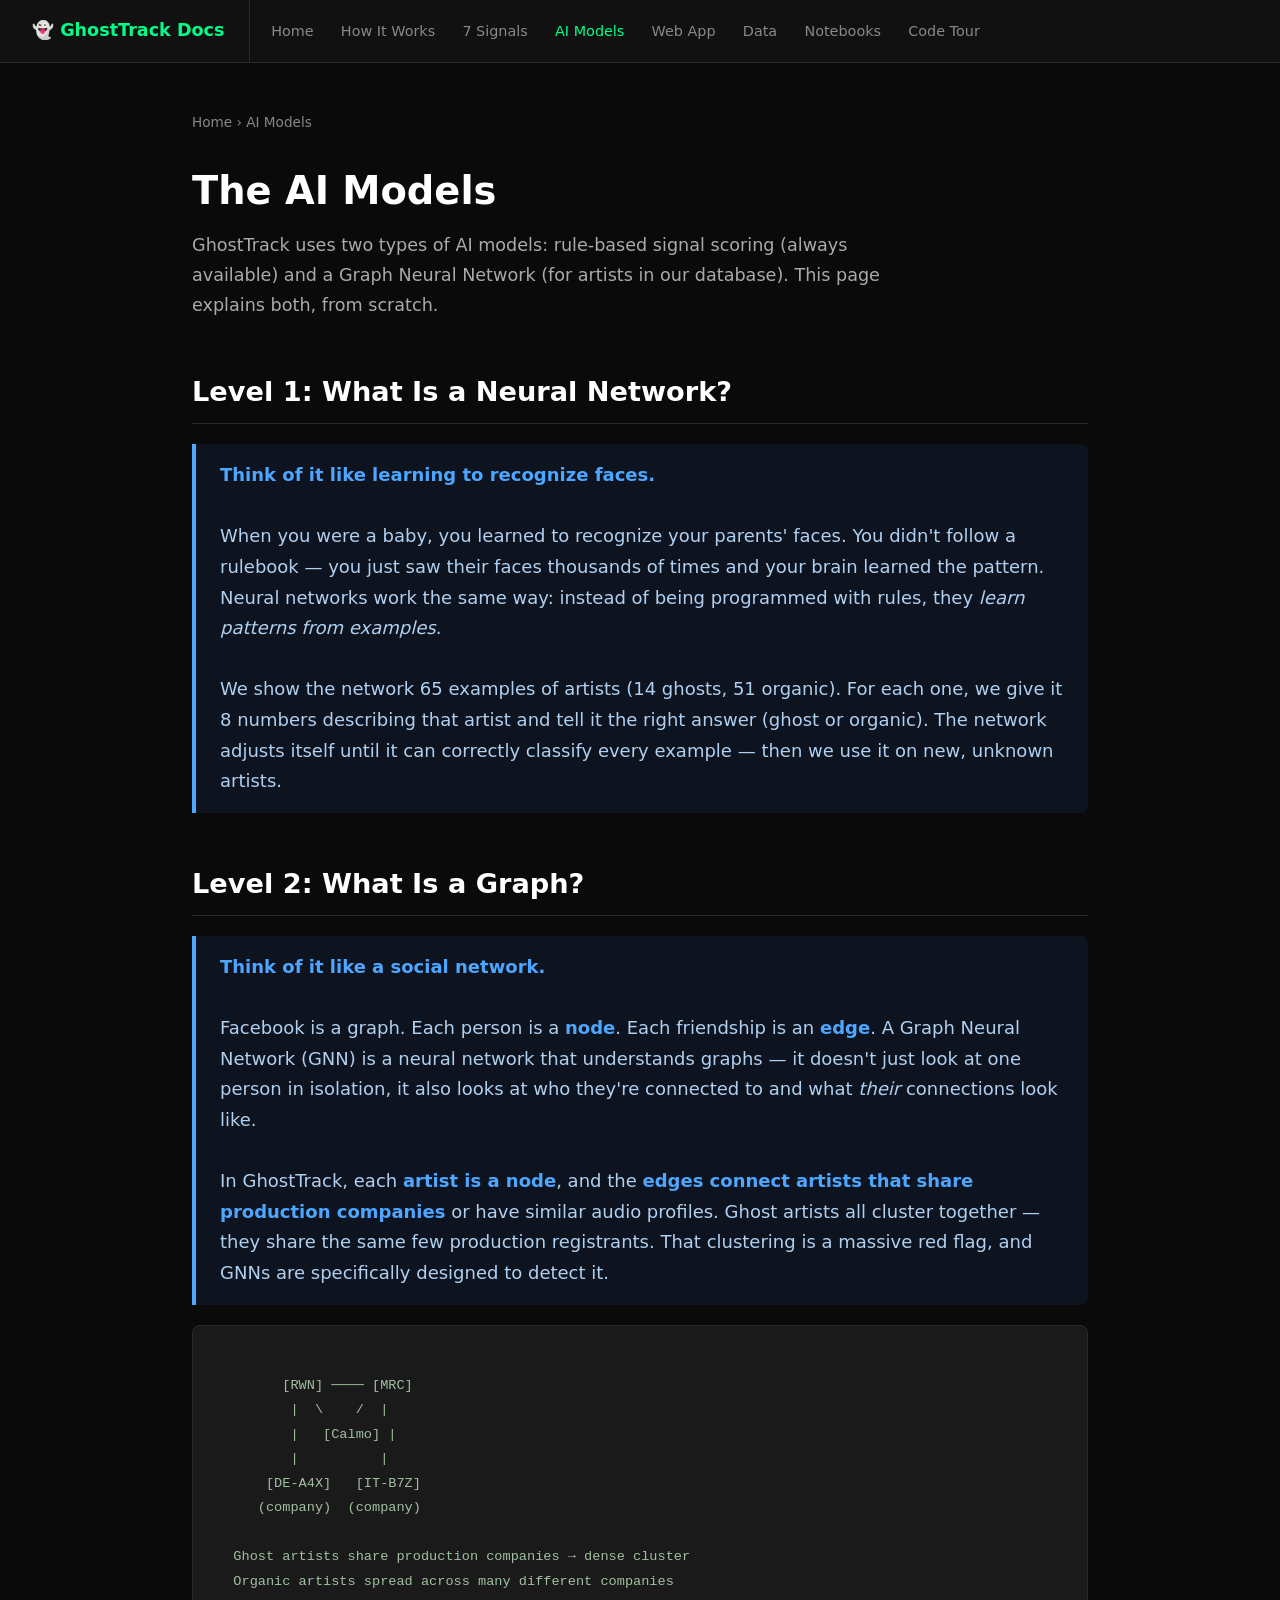
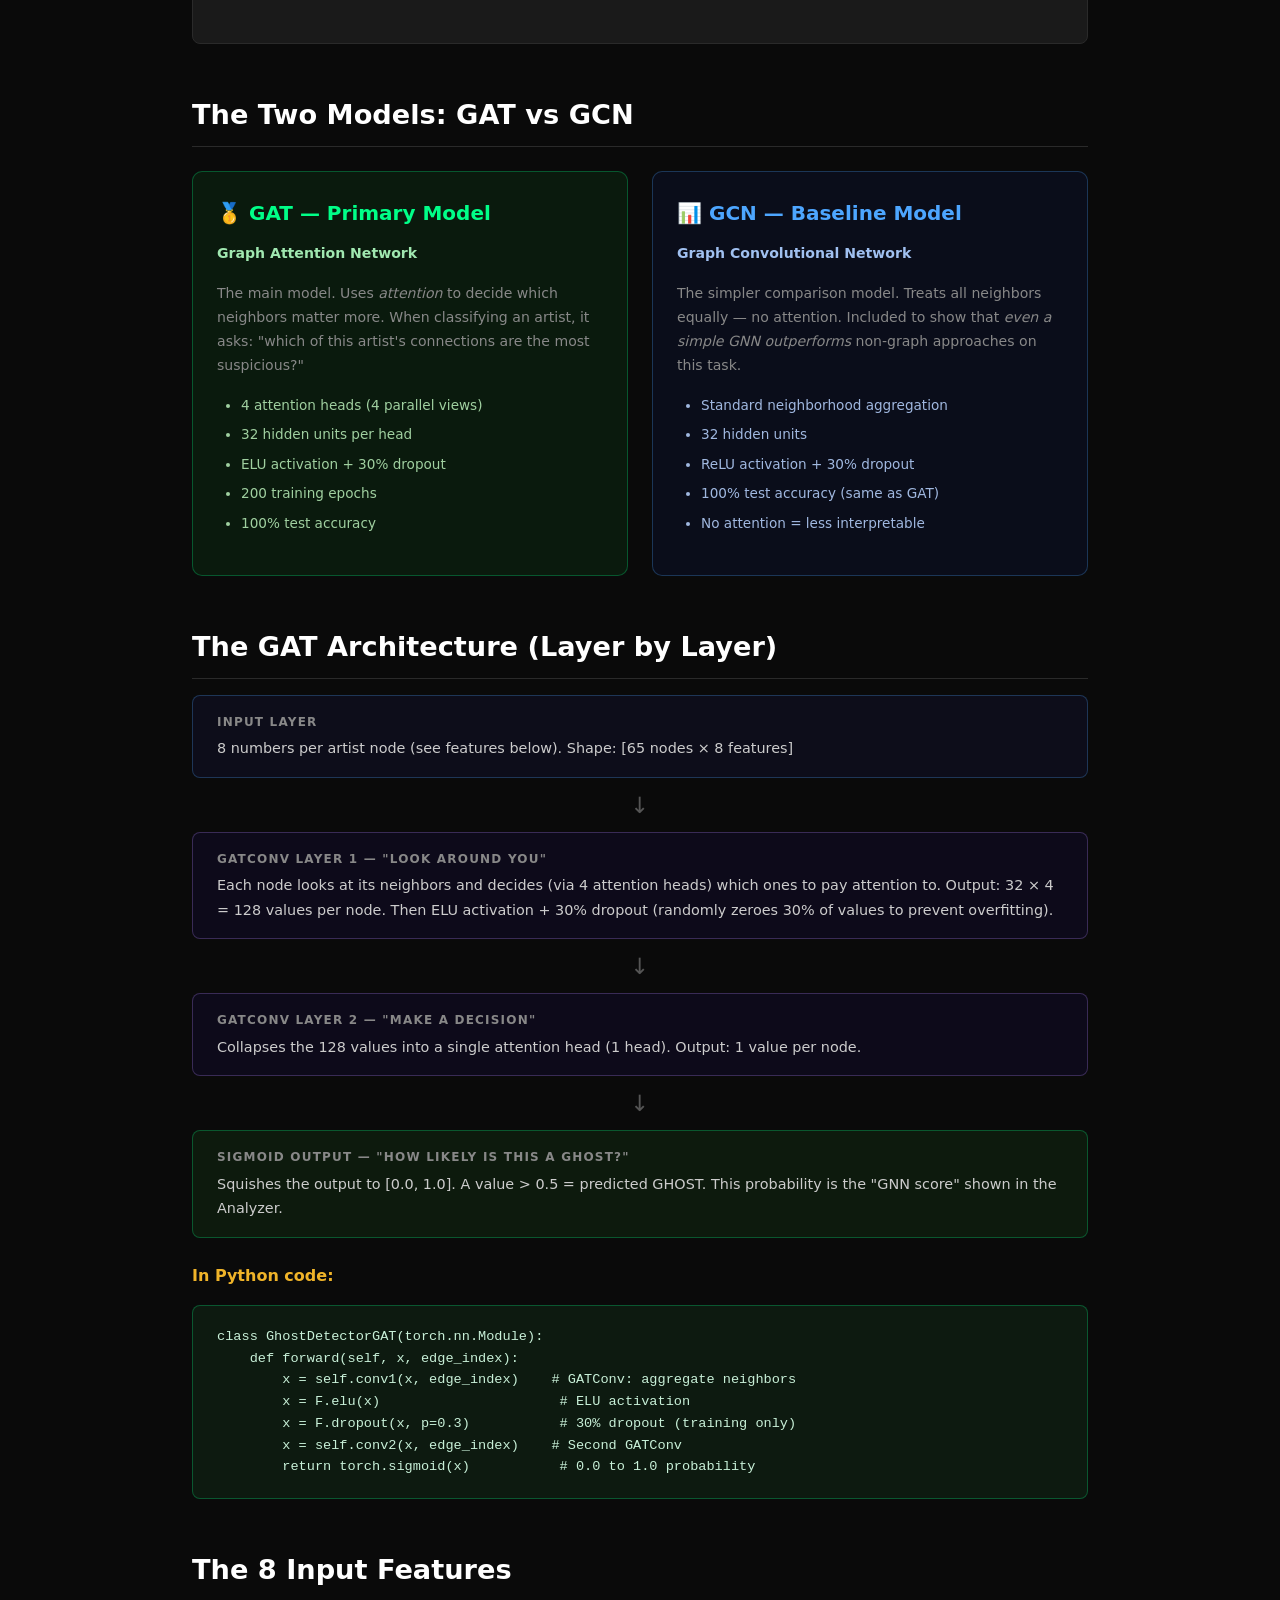
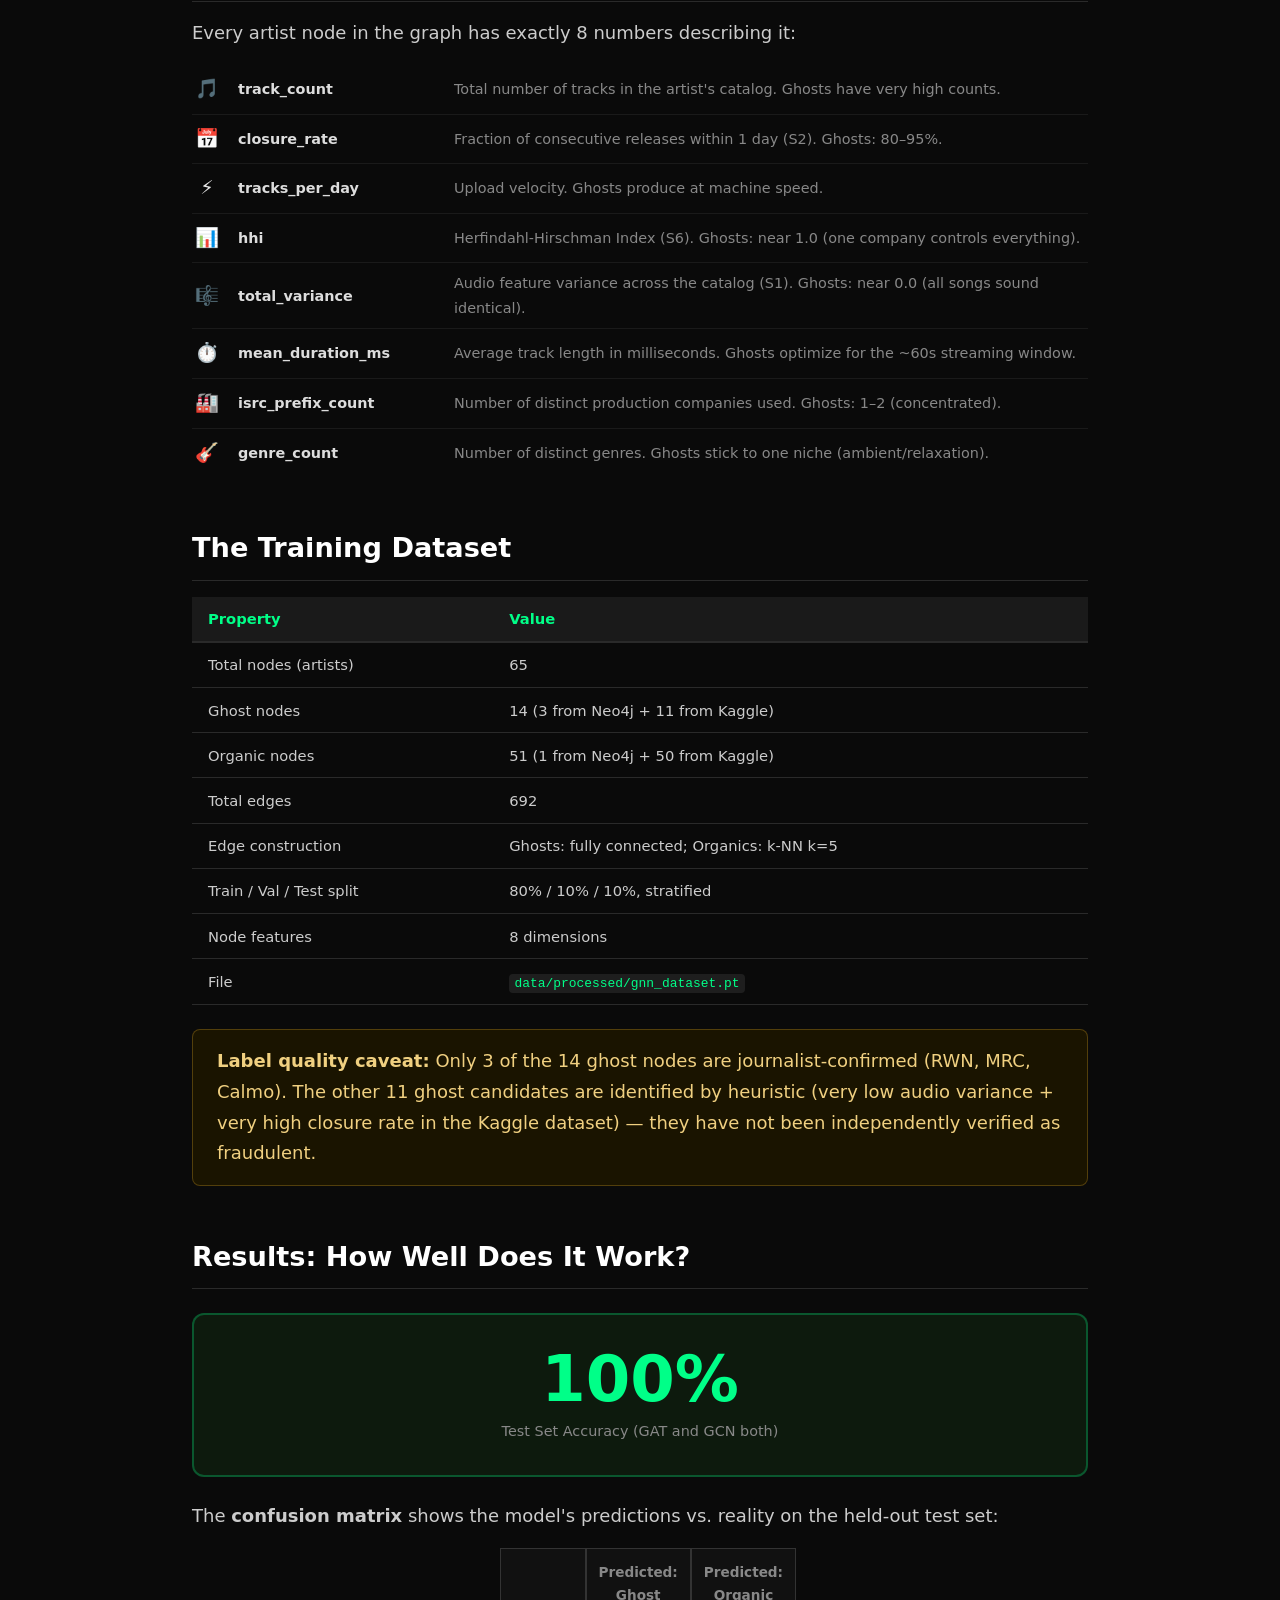
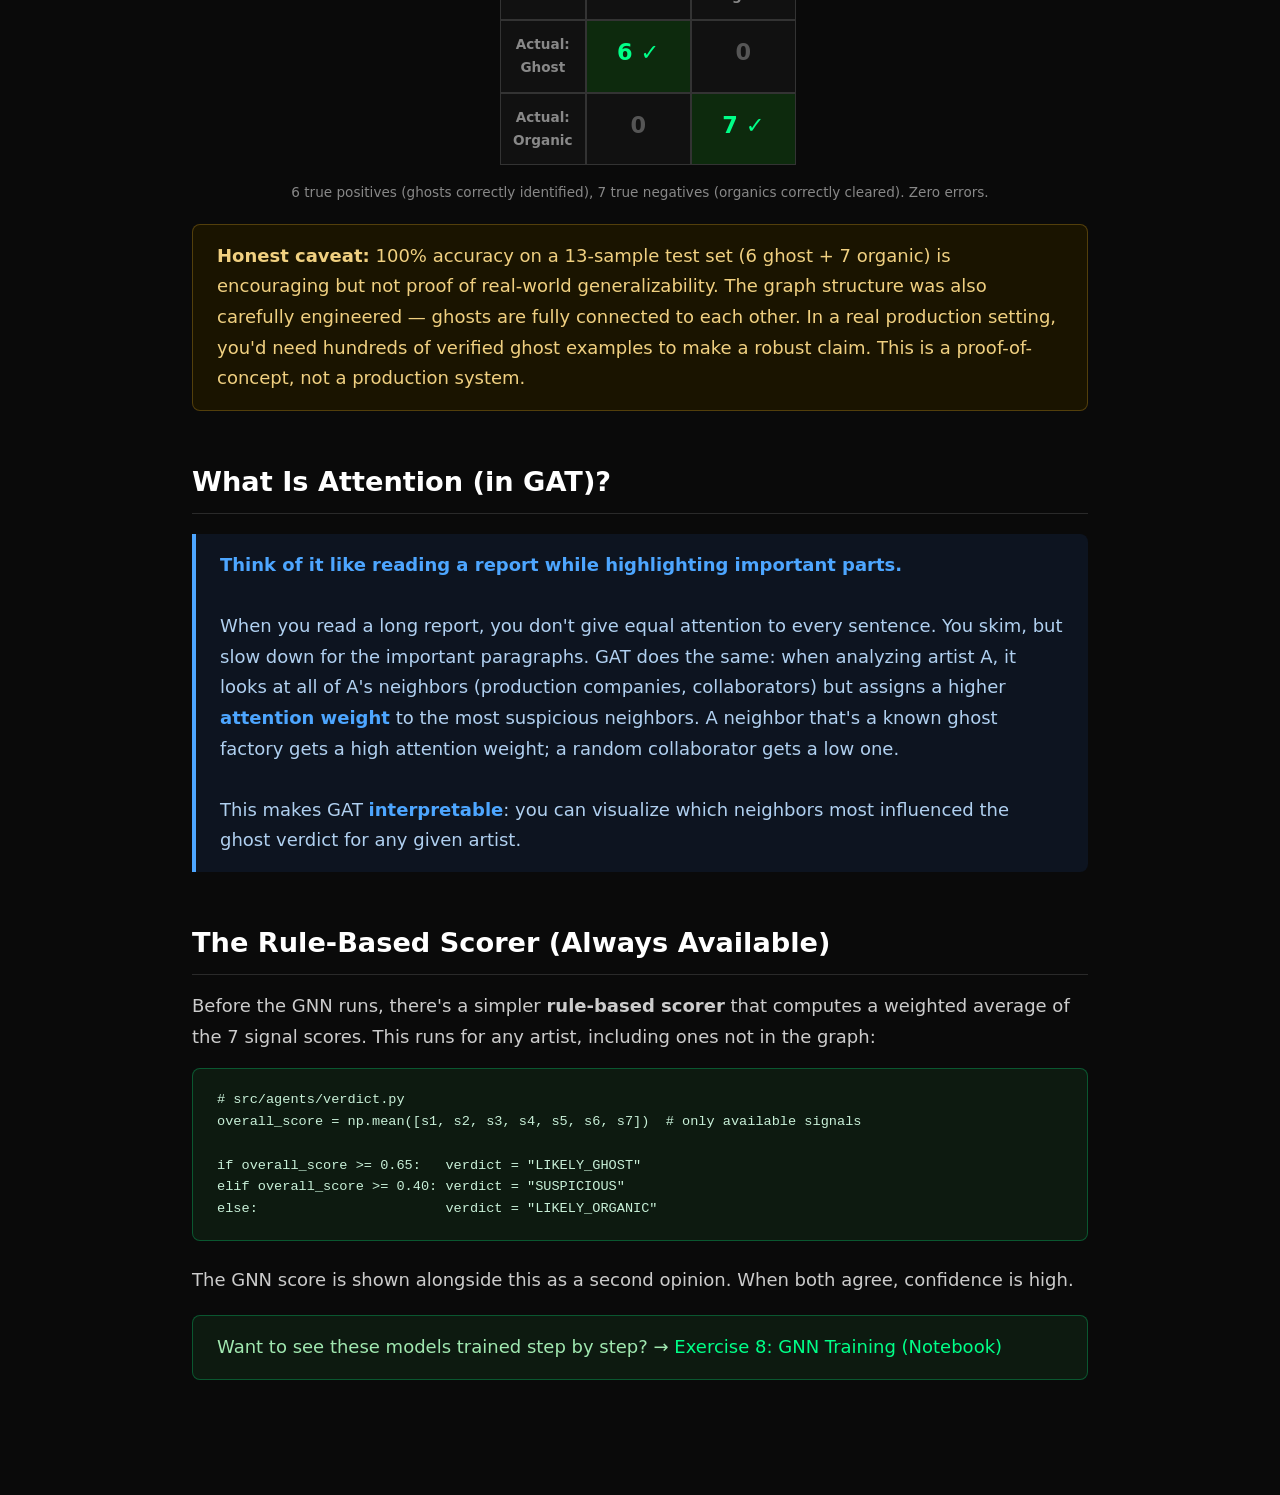
==== docs/models.html @ c742b224 "Add beginner-friendly multi-page HTML documentation guide" ====
<!DOCTYPE html>
<html lang="en">
<head>
<meta charset="UTF-8">
<meta name="viewport" content="width=device-width, initial-scale=1.0">
<title>GhostTrack Docs — AI Models</title>
<link rel="stylesheet" href="_shared.css">
<style>
.layer-box {
  border: 1px solid #333; border-radius: 8px; padding: 1rem 1.5rem;
  margin: 0.5rem 0; position:relative;
}
.layer-box .layer-label { font-size:0.75rem; color:#888; font-weight:700; text-transform:uppercase; letter-spacing:0.1em; margin-bottom:0.25rem; }
.layer-box .layer-desc { font-size:0.9rem; color:#ccc; }
.layer-box.input { border-color:#4da6ff44; background:#0d0d1a; }
.layer-box.hidden { border-color:#b088f944; background:#0d0a1a; }
.layer-box.output { border-color:#00ff8844; background:#0d1a0d; }
.layer-arrow { text-align:center; color:#555; font-size:1.4rem; margin:0.1rem 0; }
.model-compare { display:grid; grid-template-columns:1fr 1fr; gap:1.5rem; margin:1.5rem 0; }
.model-card { border:1px solid #333; border-radius:10px; padding:1.5rem; }
.model-card.gat { border-color:#00ff8844; background:#0a1a0d; }
.model-card.gcn { border-color:#4da6ff44; background:#0a0d1a; }
.model-card h3 { margin-top:0; }
.model-card.gat h3 { color:#00ff88; }
.model-card.gcn h3 { color:#4da6ff; }
.feature-row { display:flex; gap:1rem; align-items:center; padding:0.5rem 0; border-bottom:1px solid #1a1a1a; font-size:0.9rem; }
.feature-icon { font-size:1.2rem; width:30px; text-align:center; }
.feature-name { font-weight:600; color:#ddd; width:200px; }
.feature-desc { color:#888; flex:1; }
.accuracy-card { background:#0d1a0d; border:2px solid #00ff8844; border-radius:12px; padding:2rem; text-align:center; margin:1.5rem 0; }
.accuracy-card .big-num { font-size:4rem; font-weight:900; color:#00ff88; line-height:1; }
.accuracy-card .label { color:#888; font-size:0.9rem; margin-top:0.5rem; }
.confusion-matrix { display:grid; grid-template-columns:auto auto auto; gap:0; max-width:280px; margin:1rem auto; text-align:center; font-size:0.85rem; }
.cm-cell { padding:0.75rem; border:1px solid #333; }
.cm-header { background:#111; color:#888; font-weight:700; }
.cm-tp { background:#0d2a0d; color:#00ff88; font-size:1.4rem; font-weight:800; }
.cm-tn { background:#0d2a0d; color:#00ff88; font-size:1.4rem; font-weight:800; }
.cm-fp { background:#2a0d0d; color:#e74c3c; font-size:1.4rem; font-weight:800; }
.cm-fn { background:#2a0d0d; color:#e74c3c; font-size:1.4rem; font-weight:800; }
@media(max-width:600px){ .model-compare { grid-template-columns:1fr; } }
</style>
</head>
<body>
<nav>
  <div class="nav-logo">👻 GhostTrack Docs</div>
  <a href="index.html">Home</a>
  <a href="how-it-works.html">How It Works</a>
  <a href="signals.html">7 Signals</a>
  <a href="models.html" class="active">AI Models</a>
  <a href="frontend.html">Web App</a>
  <a href="data.html">Data</a>
  <a href="notebooks.html">Notebooks</a>
  <a href="code-tour.html">Code Tour</a>
</nav>

<div class="page-wrap">
  <div class="breadcrumb"><a href="index.html">Home</a> › AI Models</div>
  <h1>The AI Models</h1>
  <p class="section-intro">GhostTrack uses two types of AI models: rule-based signal scoring (always available) and a Graph Neural Network (for artists in our database). This page explains both, from scratch.</p>

  <h2>Level 1: What Is a Neural Network?</h2>

  <div class="analogy">
    <strong>Think of it like learning to recognize faces.</strong><br><br>
    When you were a baby, you learned to recognize your parents' faces. You didn't follow a rulebook — you just saw their faces thousands of times and your brain learned the pattern. Neural networks work the same way: instead of being programmed with rules, they <em>learn patterns from examples</em>.<br><br>
    We show the network 65 examples of artists (14 ghosts, 51 organic). For each one, we give it 8 numbers describing that artist and tell it the right answer (ghost or organic). The network adjusts itself until it can correctly classify every example — then we use it on new, unknown artists.
  </div>

  <h2>Level 2: What Is a Graph?</h2>

  <div class="analogy">
    <strong>Think of it like a social network.</strong><br><br>
    Facebook is a graph. Each person is a <strong>node</strong>. Each friendship is an <strong>edge</strong>. A Graph Neural Network (GNN) is a neural network that understands graphs — it doesn't just look at one person in isolation, it also looks at who they're connected to and what <em>their</em> connections look like.<br><br>
    In GhostTrack, each <strong>artist is a node</strong>, and the <strong>edges connect artists that share production companies</strong> or have similar audio profiles. Ghost artists all cluster together — they share the same few production registrants. That clustering is a massive red flag, and GNNs are specifically designed to detect it.
  </div>

  <div class="diagram">
        [RWN] ──── [MRC]
         |  \    /  |
         |   [Calmo] |
         |          |
      [DE-A4X]   [IT-B7Z]
     (company)  (company)

  Ghost artists share production companies → dense cluster
  Organic artists spread across many different companies
  </div>

  <h2>The Two Models: GAT vs GCN</h2>

  <div class="model-compare">
    <div class="model-card gat">
      <h3>🥇 GAT — Primary Model</h3>
      <p style="font-size:0.88rem;color:#a0e8b0;"><strong>Graph Attention Network</strong></p>
      <p style="font-size:0.88rem;color:#888;margin-top:0.5rem;">The main model. Uses <em>attention</em> to decide which neighbors matter more. When classifying an artist, it asks: "which of this artist's connections are the most suspicious?"</p>
      <ul style="font-size:0.85rem;color:#a0d0a0;margin-top:0.75rem;">
        <li>4 attention heads (4 parallel views)</li>
        <li>32 hidden units per head</li>
        <li>ELU activation + 30% dropout</li>
        <li>200 training epochs</li>
        <li>100% test accuracy</li>
      </ul>
    </div>
    <div class="model-card gcn">
      <h3>📊 GCN — Baseline Model</h3>
      <p style="font-size:0.88rem;color:#a0c0f0;"><strong>Graph Convolutional Network</strong></p>
      <p style="font-size:0.88rem;color:#888;margin-top:0.5rem;">The simpler comparison model. Treats all neighbors equally — no attention. Included to show that <em>even a simple GNN outperforms</em> non-graph approaches on this task.</p>
      <ul style="font-size:0.85rem;color:#a0b8e0;margin-top:0.75rem;">
        <li>Standard neighborhood aggregation</li>
        <li>32 hidden units</li>
        <li>ReLU activation + 30% dropout</li>
        <li>100% test accuracy (same as GAT)</li>
        <li>No attention = less interpretable</li>
      </ul>
    </div>
  </div>

  <h2>The GAT Architecture (Layer by Layer)</h2>

  <div class="layer-box input">
    <div class="layer-label">Input Layer</div>
    <div class="layer-desc">8 numbers per artist node (see features below). Shape: [65 nodes × 8 features]</div>
  </div>
  <div class="layer-arrow">↓</div>

  <div class="layer-box hidden">
    <div class="layer-label">GATConv Layer 1 — "Look around you"</div>
    <div class="layer-desc">Each node looks at its neighbors and decides (via 4 attention heads) which ones to pay attention to. Output: 32 × 4 = 128 values per node. Then ELU activation + 30% dropout (randomly zeroes 30% of values to prevent overfitting).</div>
  </div>
  <div class="layer-arrow">↓</div>

  <div class="layer-box hidden">
    <div class="layer-label">GATConv Layer 2 — "Make a decision"</div>
    <div class="layer-desc">Collapses the 128 values into a single attention head (1 head). Output: 1 value per node.</div>
  </div>
  <div class="layer-arrow">↓</div>

  <div class="layer-box output">
    <div class="layer-label">Sigmoid Output — "How likely is this a ghost?"</div>
    <div class="layer-desc">Squishes the output to [0.0, 1.0]. A value &gt; 0.5 = predicted GHOST. This probability is the "GNN score" shown in the Analyzer.</div>
  </div>

  <h4>In Python code:</h4>
  <pre>class GhostDetectorGAT(torch.nn.Module):
    def forward(self, x, edge_index):
        x = self.conv1(x, edge_index)    # GATConv: aggregate neighbors
        x = F.elu(x)                      # ELU activation
        x = F.dropout(x, p=0.3)           # 30% dropout (training only)
        x = self.conv2(x, edge_index)    # Second GATConv
        return torch.sigmoid(x)           # 0.0 to 1.0 probability</pre>

  <h2>The 8 Input Features</h2>
  <p>Every artist node in the graph has exactly 8 numbers describing it:</p>

  <div class="feature-row">
    <div class="feature-icon">🎵</div>
    <div class="feature-name">track_count</div>
    <div class="feature-desc">Total number of tracks in the artist's catalog. Ghosts have very high counts.</div>
  </div>
  <div class="feature-row">
    <div class="feature-icon">📅</div>
    <div class="feature-name">closure_rate</div>
    <div class="feature-desc">Fraction of consecutive releases within 1 day (S2). Ghosts: 80–95%.</div>
  </div>
  <div class="feature-row">
    <div class="feature-icon">⚡</div>
    <div class="feature-name">tracks_per_day</div>
    <div class="feature-desc">Upload velocity. Ghosts produce at machine speed.</div>
  </div>
  <div class="feature-row">
    <div class="feature-icon">📊</div>
    <div class="feature-name">hhi</div>
    <div class="feature-desc">Herfindahl-Hirschman Index (S6). Ghosts: near 1.0 (one company controls everything).</div>
  </div>
  <div class="feature-row">
    <div class="feature-icon">🎼</div>
    <div class="feature-name">total_variance</div>
    <div class="feature-desc">Audio feature variance across the catalog (S1). Ghosts: near 0.0 (all songs sound identical).</div>
  </div>
  <div class="feature-row">
    <div class="feature-icon">⏱️</div>
    <div class="feature-name">mean_duration_ms</div>
    <div class="feature-desc">Average track length in milliseconds. Ghosts optimize for the ~60s streaming window.</div>
  </div>
  <div class="feature-row">
    <div class="feature-icon">🏭</div>
    <div class="feature-name">isrc_prefix_count</div>
    <div class="feature-desc">Number of distinct production companies used. Ghosts: 1–2 (concentrated).</div>
  </div>
  <div class="feature-row" style="border-bottom:none;">
    <div class="feature-icon">🎸</div>
    <div class="feature-name">genre_count</div>
    <div class="feature-desc">Number of distinct genres. Ghosts stick to one niche (ambient/relaxation).</div>
  </div>

  <h2>The Training Dataset</h2>

  <table>
    <thead><tr><th>Property</th><th>Value</th></tr></thead>
    <tbody>
      <tr><td>Total nodes (artists)</td><td>65</td></tr>
      <tr><td>Ghost nodes</td><td>14 (3 from Neo4j + 11 from Kaggle)</td></tr>
      <tr><td>Organic nodes</td><td>51 (1 from Neo4j + 50 from Kaggle)</td></tr>
      <tr><td>Total edges</td><td>692</td></tr>
      <tr><td>Edge construction</td><td>Ghosts: fully connected; Organics: k-NN k=5</td></tr>
      <tr><td>Train / Val / Test split</td><td>80% / 10% / 10%, stratified</td></tr>
      <tr><td>Node features</td><td>8 dimensions</td></tr>
      <tr><td>File</td><td><code>data/processed/gnn_dataset.pt</code></td></tr>
    </tbody>
  </table>

  <div class="callout yellow">
    <strong>Label quality caveat:</strong> Only 3 of the 14 ghost nodes are journalist-confirmed (RWN, MRC, Calmo). The other 11 ghost candidates are identified by heuristic (very low audio variance + very high closure rate in the Kaggle dataset) — they have not been independently verified as fraudulent.
  </div>

  <h2>Results: How Well Does It Work?</h2>

  <div class="accuracy-card">
    <div class="big-num">100%</div>
    <div class="label">Test Set Accuracy (GAT and GCN both)</div>
  </div>

  <p>The <strong>confusion matrix</strong> shows the model's predictions vs. reality on the held-out test set:</p>

  <div class="confusion-matrix">
    <div class="cm-cell cm-header"></div>
    <div class="cm-cell cm-header">Predicted: Ghost</div>
    <div class="cm-cell cm-header">Predicted: Organic</div>
    <div class="cm-cell cm-header">Actual: Ghost</div>
    <div class="cm-cell cm-tp">6 ✓</div>
    <div class="cm-cell cm-fn" style="background:#111;color:#555;">0</div>
    <div class="cm-cell cm-header">Actual: Organic</div>
    <div class="cm-cell cm-fp" style="background:#111;color:#555;">0</div>
    <div class="cm-cell cm-tn">7 ✓</div>
  </div>
  <p style="text-align:center;font-size:0.85rem;color:#888;">6 true positives (ghosts correctly identified), 7 true negatives (organics correctly cleared). Zero errors.</p>

  <div class="callout yellow">
    <strong>Honest caveat:</strong> 100% accuracy on a 13-sample test set (6 ghost + 7 organic) is encouraging but not proof of real-world generalizability. The graph structure was also carefully engineered — ghosts are fully connected to each other. In a real production setting, you'd need hundreds of verified ghost examples to make a robust claim. This is a proof-of-concept, not a production system.
  </div>

  <h2>What Is Attention (in GAT)?</h2>

  <div class="analogy">
    <strong>Think of it like reading a report while highlighting important parts.</strong><br><br>
    When you read a long report, you don't give equal attention to every sentence. You skim, but slow down for the important paragraphs. GAT does the same: when analyzing artist A, it looks at all of A's neighbors (production companies, collaborators) but assigns a higher <strong>attention weight</strong> to the most suspicious neighbors. A neighbor that's a known ghost factory gets a high attention weight; a random collaborator gets a low one.<br><br>
    This makes GAT <strong>interpretable</strong>: you can visualize which neighbors most influenced the ghost verdict for any given artist.
  </div>

  <h2>The Rule-Based Scorer (Always Available)</h2>

  <p>Before the GNN runs, there's a simpler <strong>rule-based scorer</strong> that computes a weighted average of the 7 signal scores. This runs for any artist, including ones not in the graph:</p>

  <pre># src/agents/verdict.py
overall_score = np.mean([s1, s2, s3, s4, s5, s6, s7])  # only available signals

if overall_score >= 0.65:   verdict = "LIKELY_GHOST"
elif overall_score >= 0.40: verdict = "SUSPICIOUS"
else:                       verdict = "LIKELY_ORGANIC"</pre>

  <p>The GNN score is shown alongside this as a second opinion. When both agree, confidence is high.</p>

  <div class="callout green">
    Want to see these models trained step by step? → <a href="notebooks.html#ex8">Exercise 8: GNN Training (Notebook)</a>
  </div>

</div>
</body>
</html>
---- docs/_shared.css ----
/* GhostTrack Docs — Shared Styles */
:root {
  --bg: #0a0a0a;
  --bg2: #111;
  --bg3: #1a1a1a;
  --border: #2a2a2a;
  --green: #00ff88;
  --green-dim: #00ff8844;
  --red: #e74c3c;
  --yellow: #f0b429;
  --blue: #4da6ff;
  --purple: #b088f9;
  --text: #e8e8e8;
  --muted: #888;
  --dim: #444;
}
* { box-sizing: border-box; margin: 0; padding: 0; }
body {
  background: var(--bg);
  color: var(--text);
  font-family: 'Segoe UI', system-ui, sans-serif;
  font-size: 18px;
  line-height: 1.7;
}
a { color: var(--green); text-decoration: none; }
a:hover { text-decoration: underline; }

/* ── NAV ── */
nav {
  background: var(--bg2);
  border-bottom: 1px solid var(--border);
  padding: 0 2rem;
  display: flex;
  align-items: center;
  gap: 0;
  flex-wrap: wrap;
  position: sticky;
  top: 0;
  z-index: 100;
}
.nav-logo {
  font-weight: 700;
  font-size: 1.1rem;
  color: var(--green);
  padding: 1rem 1.5rem 1rem 0;
  border-right: 1px solid var(--border);
  margin-right: 0.5rem;
  white-space: nowrap;
}
nav a {
  color: var(--muted);
  padding: 1rem 0.85rem;
  font-size: 0.9rem;
  font-weight: 500;
  transition: color 0.2s;
  white-space: nowrap;
}
nav a:hover, nav a.active { color: var(--green); text-decoration: none; }

/* ── LAYOUT ── */
.page-wrap { max-width: 960px; margin: 0 auto; padding: 3rem 2rem 6rem; }
h1 { font-size: 2.4rem; font-weight: 800; color: #fff; margin-bottom: 0.5rem; }
h2 { font-size: 1.7rem; font-weight: 700; color: #fff; margin: 3rem 0 1rem; border-bottom: 1px solid var(--border); padding-bottom: 0.5rem; }
h3 { font-size: 1.25rem; font-weight: 600; color: var(--green); margin: 2rem 0 0.75rem; }
h4 { font-size: 1rem; font-weight: 600; color: var(--yellow); margin: 1.5rem 0 0.5rem; }
p { margin-bottom: 1rem; color: #ccc; }
ul, ol { padding-left: 1.5rem; margin-bottom: 1rem; color: #ccc; }
li { margin-bottom: 0.4rem; }
code {
  background: #1e1e1e;
  color: var(--green);
  padding: 0.15em 0.4em;
  border-radius: 4px;
  font-family: 'Fira Code', 'Consolas', monospace;
  font-size: 0.88em;
}
pre {
  background: #0d1a10;
  border: 1px solid var(--green-dim);
  border-radius: 8px;
  padding: 1.25rem 1.5rem;
  overflow-x: auto;
  margin: 1rem 0 1.5rem;
  font-family: 'Fira Code', 'Consolas', monospace;
  font-size: 0.85rem;
  line-height: 1.6;
  color: #c8f0d8;
}

/* ── CARDS ── */
.card {
  background: var(--bg2);
  border: 1px solid var(--border);
  border-radius: 10px;
  padding: 1.5rem;
  margin-bottom: 1.25rem;
}
.card-grid {
  display: grid;
  grid-template-columns: repeat(auto-fill, minmax(260px, 1fr));
  gap: 1rem;
  margin: 1.5rem 0;
}
.card-grid .card {
  transition: border-color 0.2s, transform 0.2s;
  cursor: pointer;
}
.card-grid .card:hover { border-color: var(--green); transform: translateY(-2px); }
.card-grid .card h3 { margin-top: 0; }
.card-grid .card p { font-size: 0.9rem; margin: 0; }

/* ── ANALOGY BOX ── */
.analogy {
  background: #0d1420;
  border-left: 4px solid var(--blue);
  border-radius: 0 8px 8px 0;
  padding: 1rem 1.5rem;
  margin: 1.25rem 0;
  color: #b0d0f0;
}
.analogy strong { color: var(--blue); }

/* ── CALLOUT BOX ── */
.callout {
  border-radius: 8px;
  padding: 1rem 1.5rem;
  margin: 1.25rem 0;
}
.callout.green { background: #0d1a10; border: 1px solid var(--green-dim); color: #a0e8b0; }
.callout.yellow { background: #1a1400; border: 1px solid #f0b42944; color: #f0d080; }
.callout.red { background: #1a0a0a; border: 1px solid #e74c3c44; color: #f09090; }
.callout strong { color: inherit; }

/* ── TABLE ── */
table { width: 100%; border-collapse: collapse; margin: 1rem 0 1.5rem; font-size: 0.92rem; }
th { background: var(--bg3); color: var(--green); text-align: left; padding: 0.6rem 1rem; border-bottom: 2px solid var(--border); }
td { padding: 0.6rem 1rem; border-bottom: 1px solid var(--border); color: #ccc; }
tr:hover td { background: var(--bg2); }

/* ── SIGNAL METER ── */
.meter-row { display: flex; align-items: center; gap: 1rem; margin: 0.4rem 0; font-size: 0.88rem; }
.meter-label { width: 180px; color: var(--muted); flex-shrink: 0; }
.meter-bar { flex: 1; height: 10px; background: var(--bg3); border-radius: 5px; overflow: hidden; }
.meter-fill { height: 100%; border-radius: 5px; }
.meter-val { width: 50px; text-align: right; color: #ccc; }

/* ── DIAGRAM ── */
.diagram {
  background: var(--bg3);
  border: 1px solid var(--border);
  border-radius: 8px;
  padding: 1.5rem;
  font-family: monospace;
  font-size: 0.85rem;
  line-height: 1.8;
  color: #a0c0a0;
  overflow-x: auto;
  margin: 1.25rem 0;
  white-space: pre;
}

/* ── BADGE ── */
.badge {
  display: inline-block;
  padding: 0.2em 0.6em;
  border-radius: 4px;
  font-size: 0.75rem;
  font-weight: 700;
  text-transform: uppercase;
  letter-spacing: 0.05em;
}
.badge.ghost { background: #3a0a0a; color: var(--red); border: 1px solid #e74c3c44; }
.badge.organic { background: #0a2a1a; color: var(--green); border: 1px solid var(--green-dim); }
.badge.suspicious { background: #2a1a00; color: var(--yellow); border: 1px solid #f0b42944; }

/* ── SECTION INTRO ── */
.section-intro { font-size: 1.1rem; color: #aaa; margin-bottom: 2rem; max-width: 720px; }
.page-title-sub { color: var(--muted); font-size: 1rem; margin-bottom: 2.5rem; }

/* ── HERO ── */
.hero {
  text-align: center;
  padding: 4rem 1rem 3rem;
}
.hero h1 { font-size: 3rem; }
.hero p { font-size: 1.15rem; max-width: 600px; margin: 1rem auto; }

/* ── BREADCRUMB ── */
.breadcrumb { font-size: 0.85rem; color: var(--muted); margin-bottom: 1.5rem; }
.breadcrumb a { color: var(--muted); }
.breadcrumb a:hover { color: var(--green); }

/* ── RESPONSIVE ── */
@media (max-width: 600px) {
  body { font-size: 16px; }
  h1 { font-size: 1.8rem; }
  h2 { font-size: 1.4rem; }
  .page-wrap { padding: 1.5rem 1rem 4rem; }
  nav a { padding: 0.75rem 0.6rem; font-size: 0.8rem; }
  .nav-logo { display: none; }
}
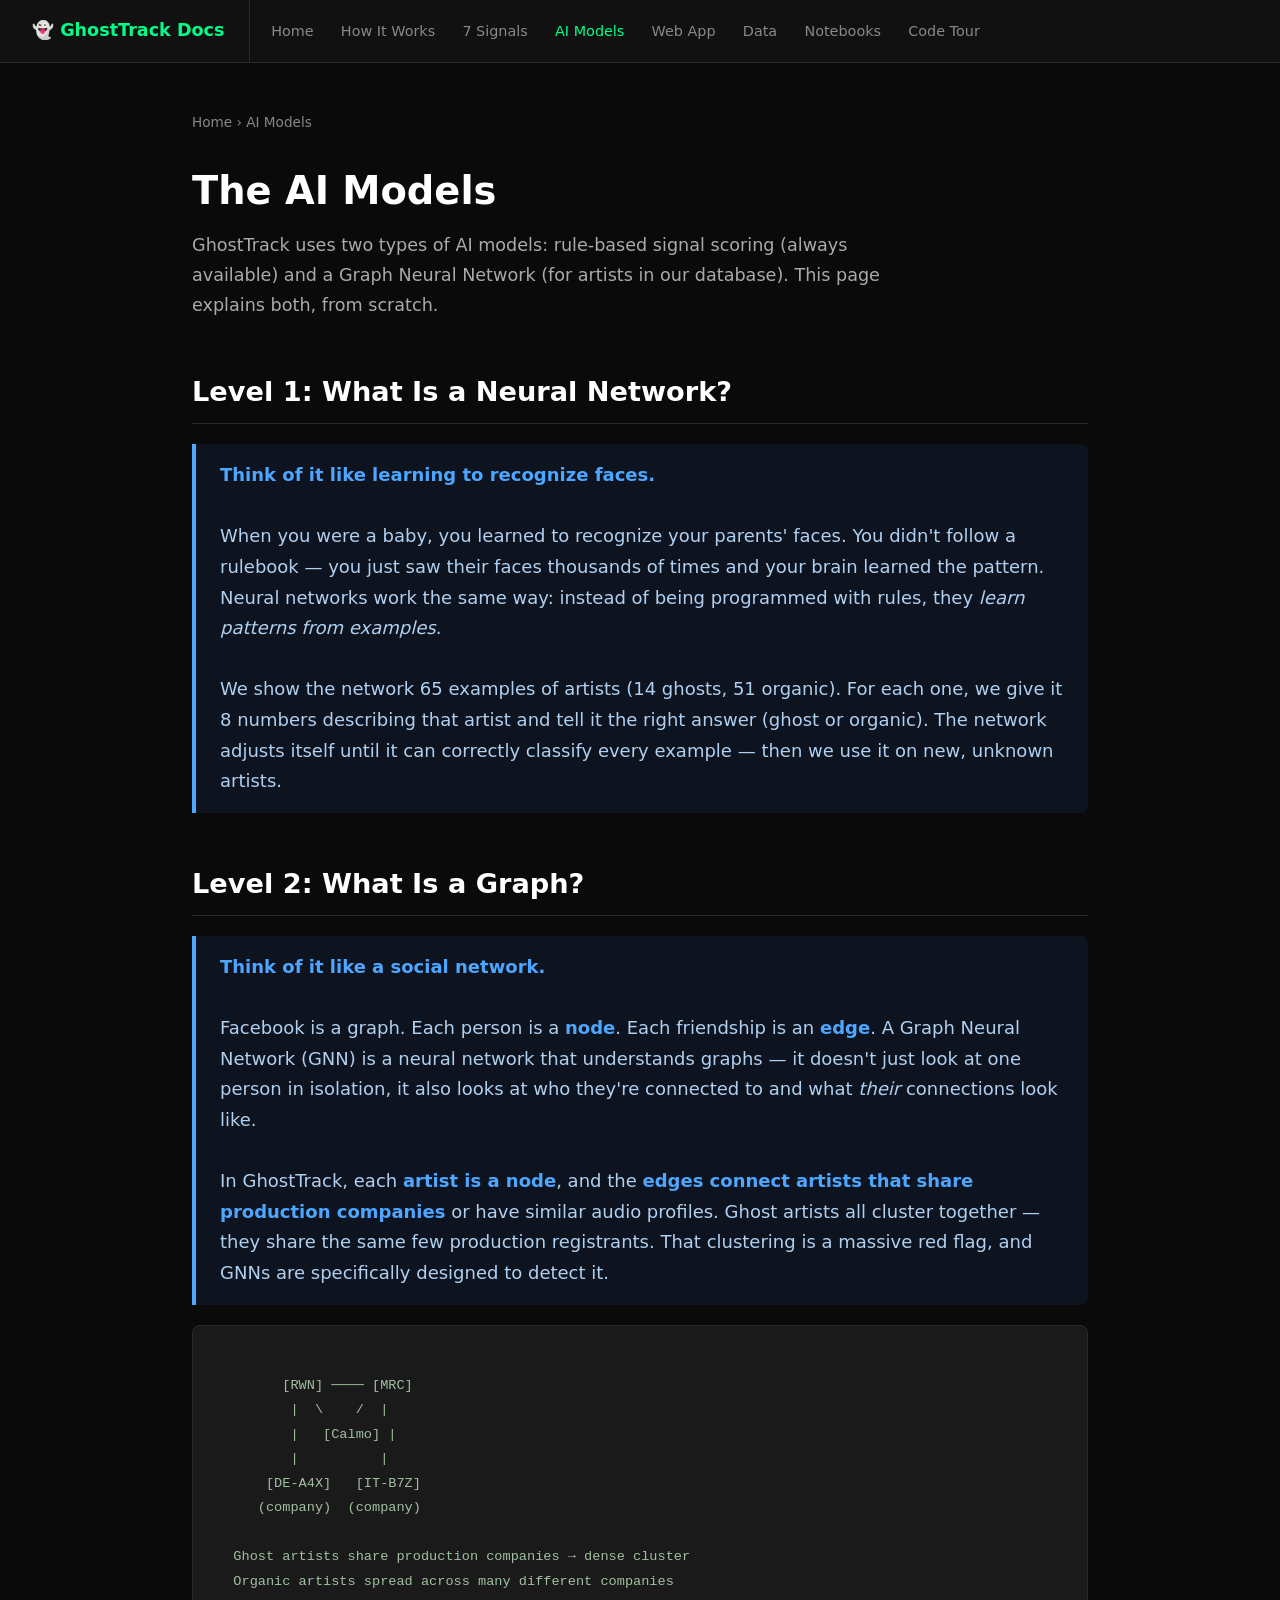
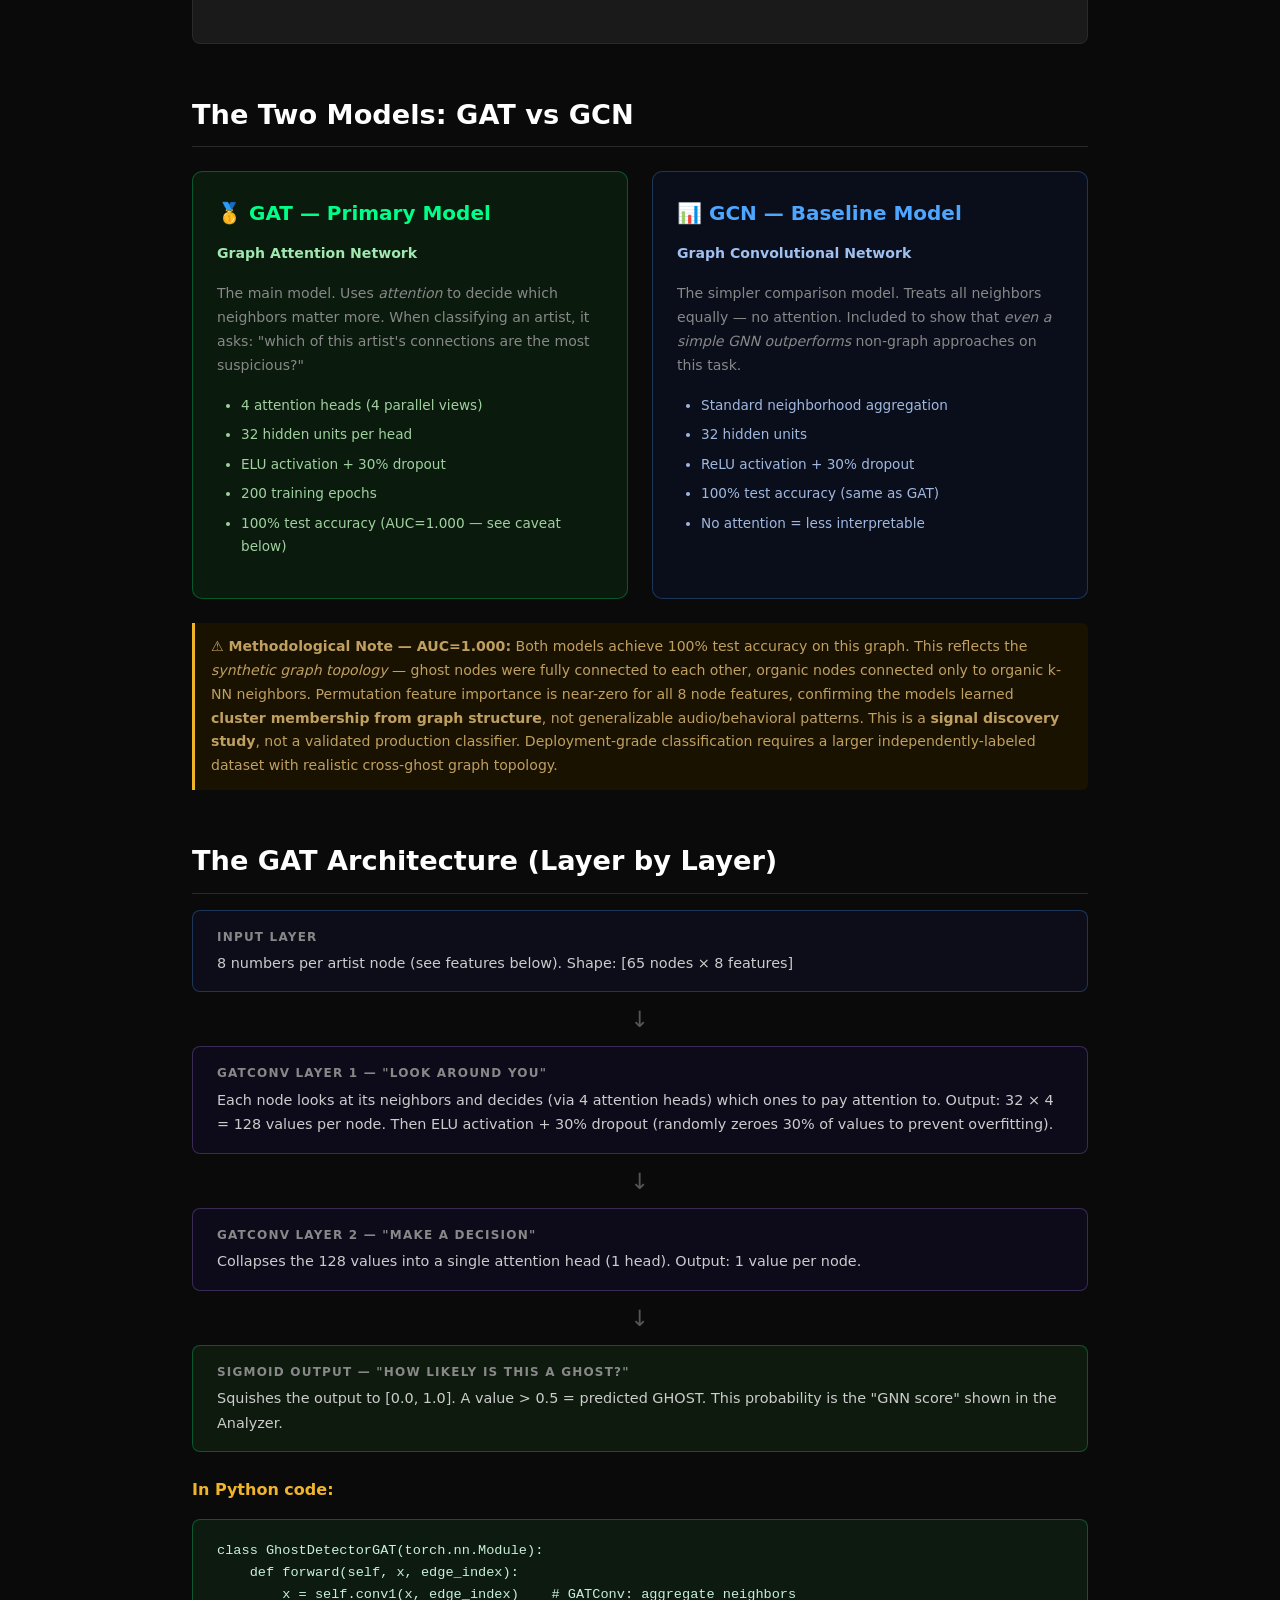
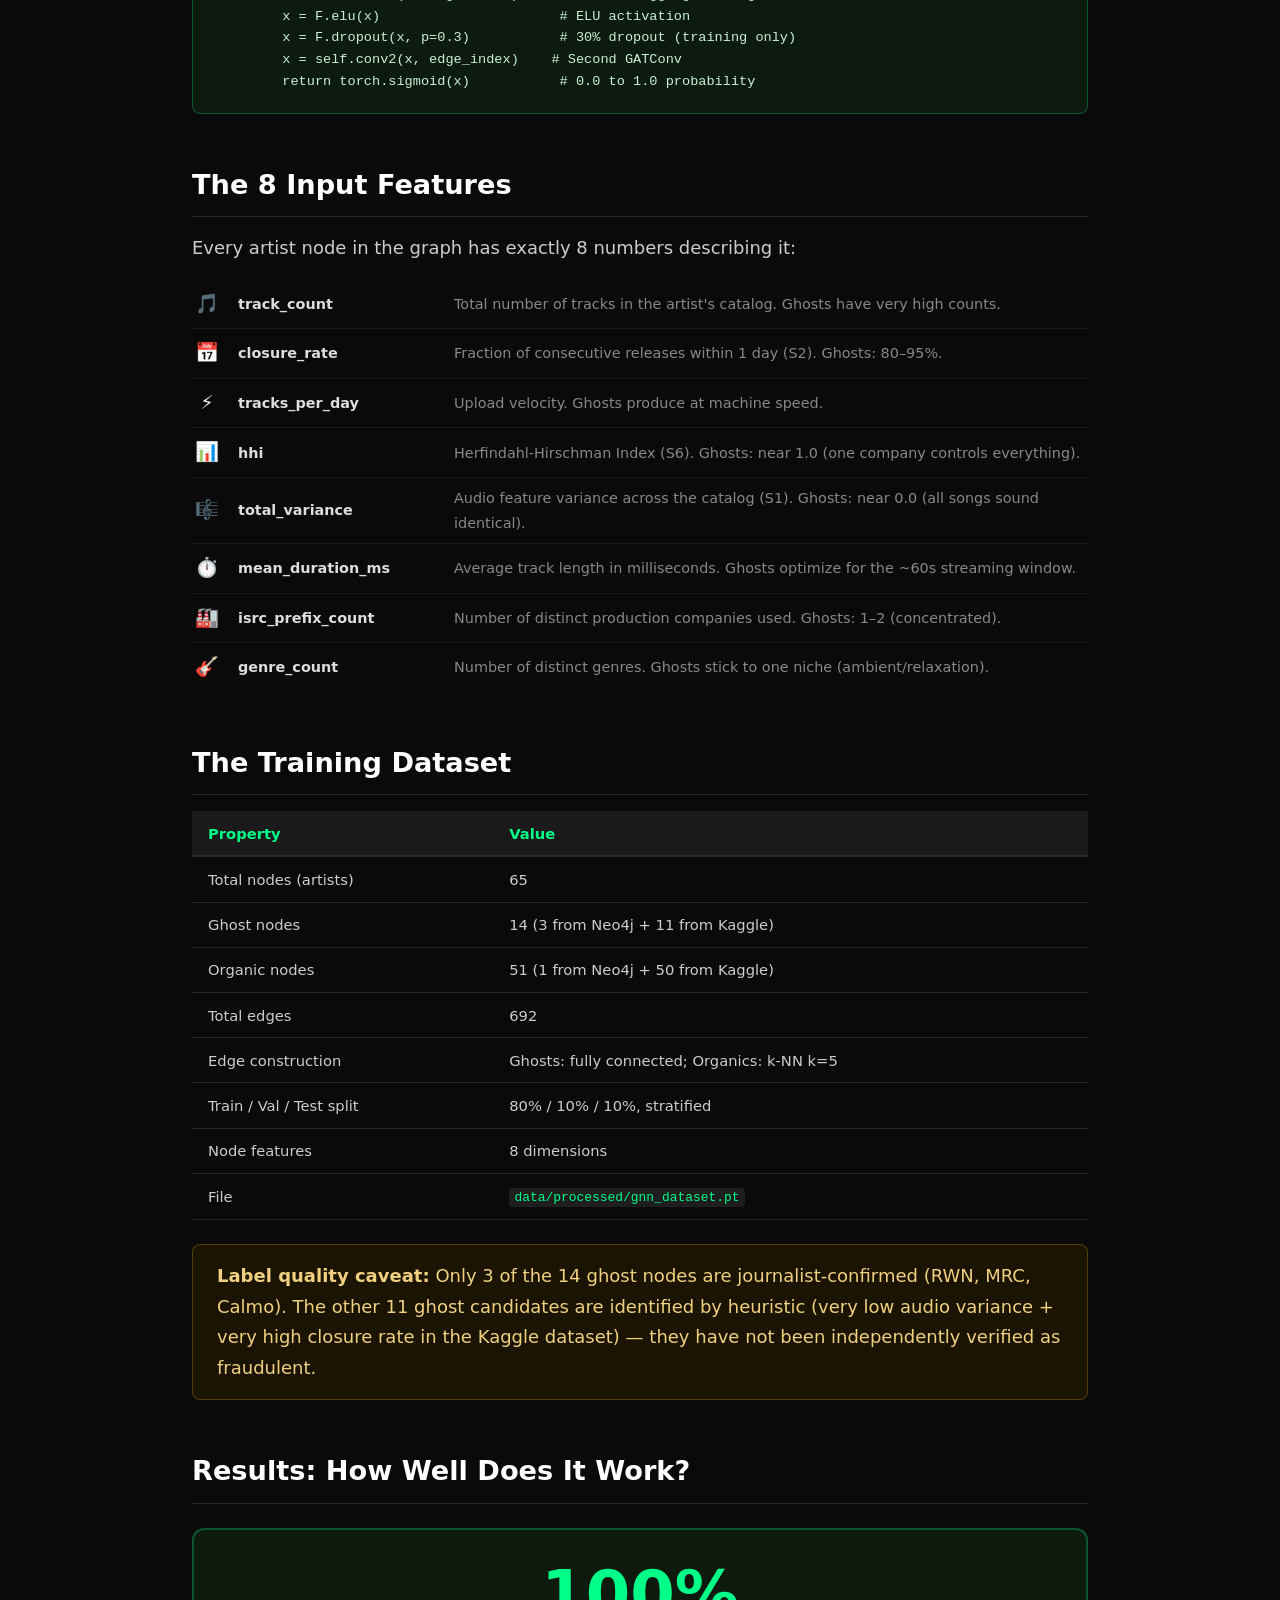
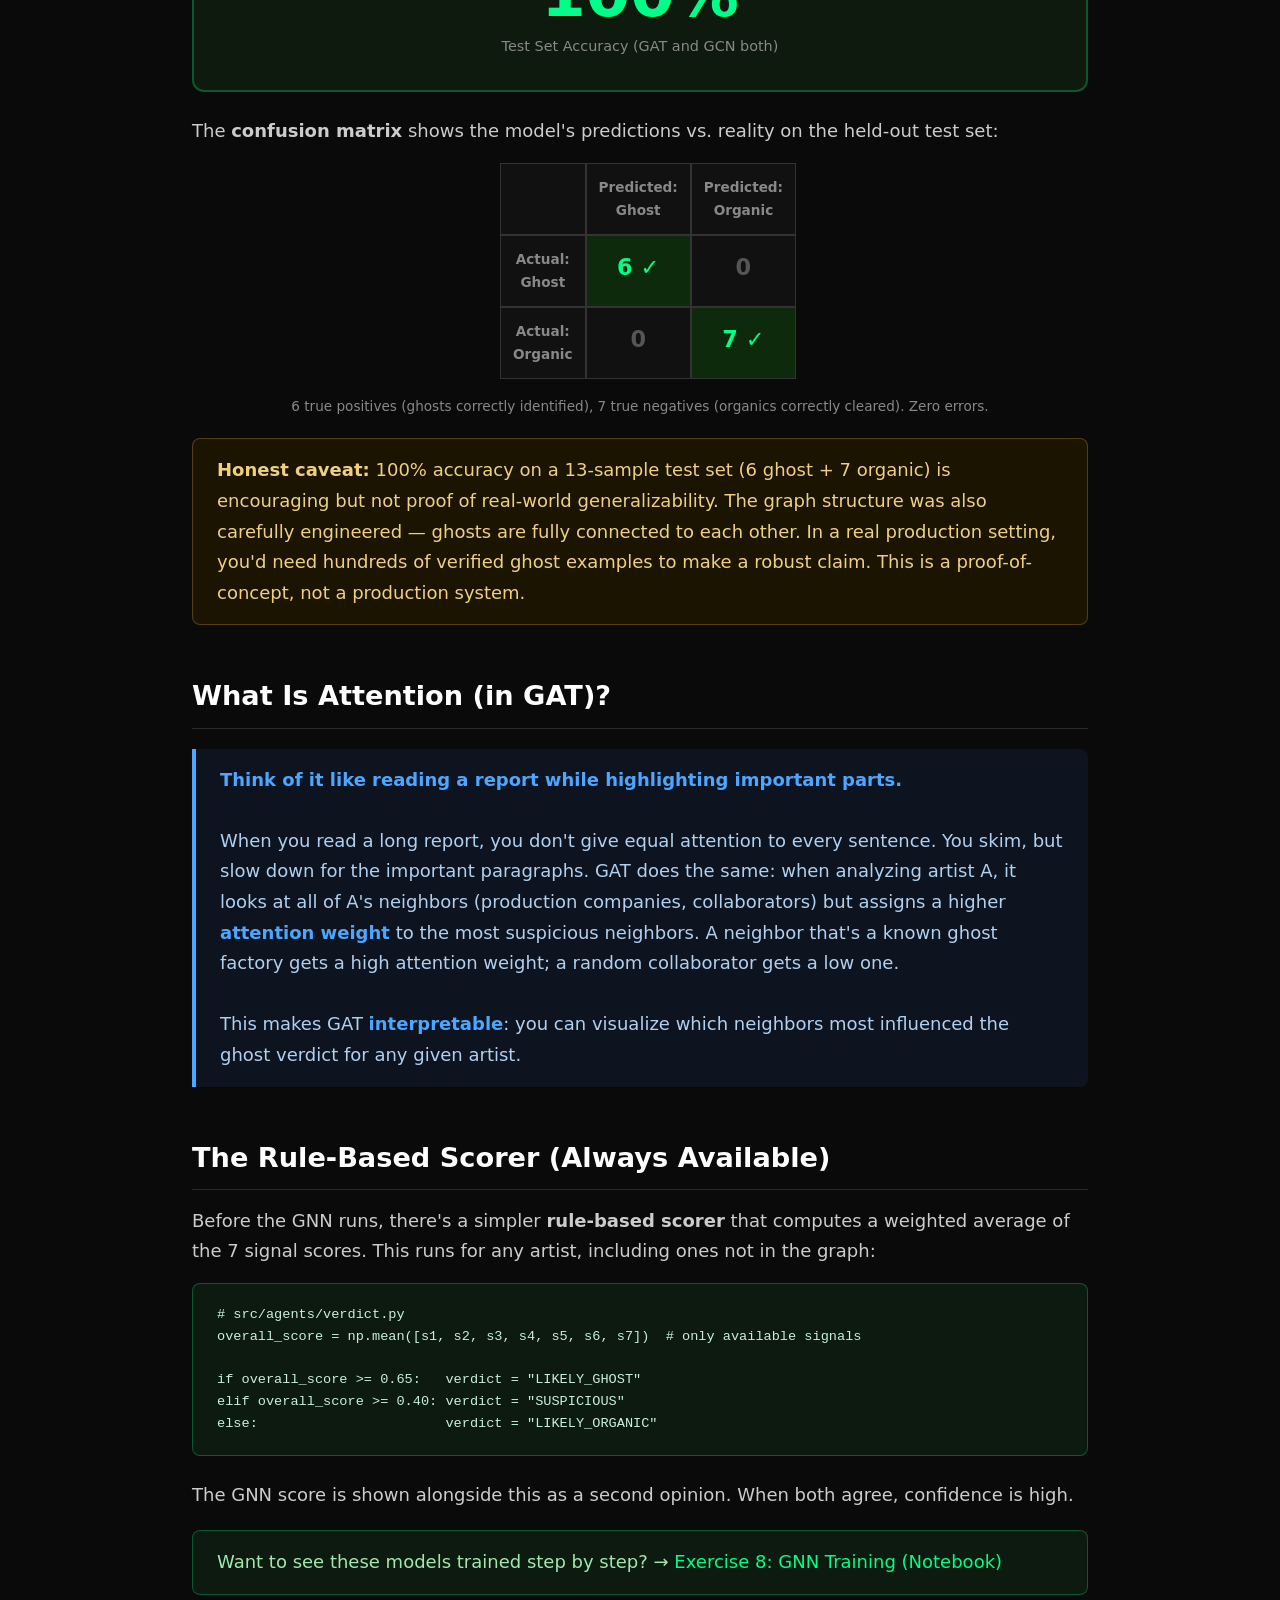
==== commit 95fb6e75: "final" ====
--- a/docs/models.html
+++ b/docs/models.html
@@ -98,7 +98,7 @@
         <li>32 hidden units per head</li>
         <li>ELU activation + 30% dropout</li>
         <li>200 training epochs</li>
-        <li>100% test accuracy</li>
+        <li>100% test accuracy (AUC=1.000 — see caveat below)</li>
       </ul>
     </div>
     <div class="model-card gcn">
@@ -115,6 +115,10 @@
     </div>
   </div>
 
+  <div style="background:#1a1200;border-left:3px solid #f0b429;padding:0.75rem 1rem;border-radius:0 6px 6px 0;margin:1rem 0;font-size:0.88rem;color:#c0a060;">
+    <strong>⚠ Methodological Note — AUC=1.000:</strong> Both models achieve 100% test accuracy on this graph. This reflects the <em>synthetic graph topology</em> — ghost nodes were fully connected to each other, organic nodes connected only to organic k-NN neighbors. Permutation feature importance is near-zero for all 8 node features, confirming the models learned <strong>cluster membership from graph structure</strong>, not generalizable audio/behavioral patterns. This is a <strong>signal discovery study</strong>, not a validated production classifier. Deployment-grade classification requires a larger independently-labeled dataset with realistic cross-ghost graph topology.
+  </div>
+
   <h2>The GAT Architecture (Layer by Layer)</h2>
 
   <div class="layer-box input">
